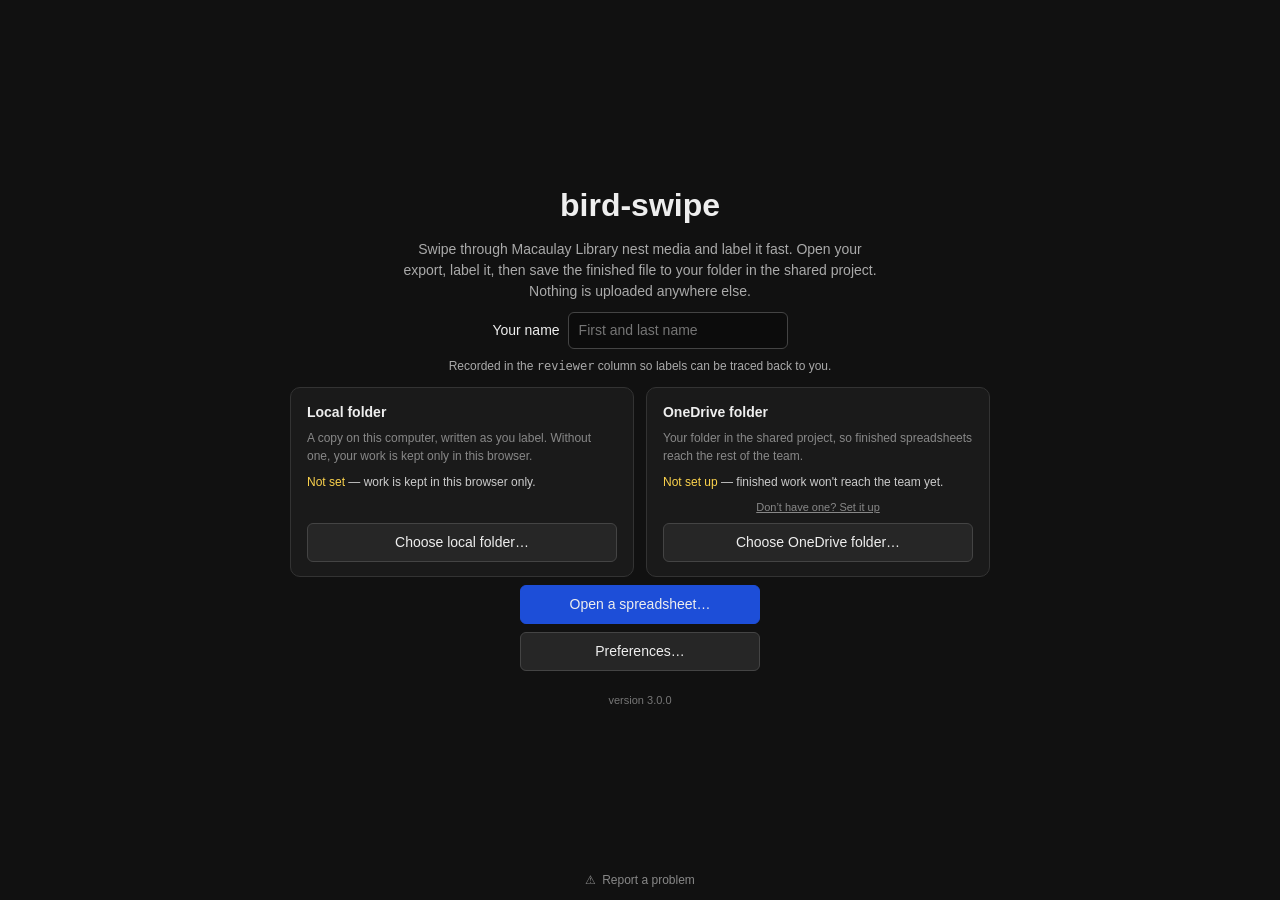
==== web/index.html @ 107acdf7 "Identify duplicate nests from a contact sheet Stella's design: while swiping you recognise a nest, p" ====
<!doctype html>
<html lang="en">
<head>
<meta charset="utf-8">
<meta name="viewport" content="width=device-width, initial-scale=1">
<title>bird-swipe</title>
<link rel="stylesheet" href="style.css">
</head>
<body>

<!-- Only ever shown on the /dev/ preview; see channel.js. -->
<div id="dev-badge" hidden>DEV PREVIEW — not the app researchers use</div>

<!-- ------------------------------------------------------------- welcome -->
<section id="screen-welcome" class="screen centered">
  <h1>bird-swipe</h1>
  <p class="subtitle">
    Swipe through Macaulay Library nest media and label it fast.
    Open your export, label it, then save the finished file to your folder in
    the shared project. Nothing is uploaded anywhere else.
  </p>

  <div id="unsupported" class="notice error" hidden>
    <b>This browser can't open a folder.</b><br>
    bird-swipe needs Chrome or Edge on a Mac or Windows PC. Safari and Firefox
    don't support writing to a local folder, so labels couldn't be saved.
  </div>

  <div id="welcome-error" class="notice error" hidden></div>

  <div id="welcome-body" class="stack">
    <div class="field">
      <label for="reviewer">Your name</label>
      <input type="text" id="reviewer" placeholder="First and last name" autocomplete="name">
    </div>
    <p class="subtitle" style="font-size:12px">
      Recorded in the <code>reviewer</code> column so labels can be traced back to you.
    </p>

    <div id="folder-info" class="notice info" hidden></div>

    <div class="folder-cards">
      <div class="folder-card">
        <h3>Local folder</h3>
        <p class="folder-blurb">
          A copy on this computer, written as you label. Without one, your work is
          kept only in this browser.
        </p>
        <div class="folder-state" id="autosave-status"></div>
        <button class="link-btn" id="autosave-off" hidden>Turn off</button>
        <button id="autosave-choose">Choose local folder…</button>
      </div>

      <div class="folder-card">
        <h3>OneDrive folder</h3>
        <p class="folder-blurb">
          Your folder in the shared project, so finished spreadsheets reach the
          rest of the team.
        </p>
        <div class="folder-state" id="submit-status"></div>
        <button class="link-btn" id="onedrive-help-open">Don’t have one? Set it up</button>
        <button id="onedrive-choose">Choose OneDrive folder…</button>
      </div>
    </div>


    <div id="exports-block" hidden>
      <p class="subtitle" style="margin:0 0 4px"><b>Spreadsheets in your OneDrive folder</b></p>
      <ul id="exports-list" class="file-list"></ul>
    </div>

    <div class="stack">
      <button id="open-export" class="primary">Open a spreadsheet…</button>
      <button id="prefs-welcome">Preferences…</button>
    </div>

    <div id="resume-block" hidden>
      <p class="subtitle" style="margin-bottom:4px"><b>In progress on this computer</b></p>
      <ul id="file-list" class="file-list"></ul>
      <p class="subtitle" style="font-size:12px">
        Reopen the same spreadsheet to carry on where you left off.
      </p>
    </div>
  </div>

  <p class="version">version <span id="version"></span></p>
</section>

<!-- --------------------------------------------------------------- label -->
<section id="screen-label" class="screen" hidden>
  <div class="bar">
    <span class="title" id="row-title"></span>
    <span class="spacer"></span>
    <span class="pace" id="pace"></span>
    <button class="progress" id="progress" type="button"
            title="Jump to another item"></button>
    <span class="save-state" id="save-state"></span>
  </div>
  <div class="progress-track" id="progress-track"
       role="progressbar" aria-valuemin="0" aria-valuemax="100" aria-label="Reviewed">
    <div class="progress-fill" id="progress-fill"></div>
  </div>

  <!-- The decision, and nothing else. Every observation this app records only
       makes sense where there is a nest, so they all live in the panel below
       and a non-nest image costs exactly one press. -->
  <div class="chips">
    <button class="chip nest-btn" id="nest-yes" type="button"></button>
    <button class="chip nest-btn" id="nest-no" type="button"></button>
    <span class="chip skip-pill" id="nest-skip" hidden>skipped</span>
  </div>

  <!-- Questions that only apply where there is a nest. Shown exactly when the
       current row is nest = yes; marking yes opens it without advancing. -->
  <div class="chips nest-details" id="nest-details" hidden>
    <span class="details-label">nest details</span>

    <!-- In the order you would describe a nest in: where it is, what it is
         built from, what is in it. The keys run along the top row in that same
         order — Q W E R T Y U — with each number binding directly above its
         own letter, so the row can be read off the screen rather than learned.

         Structure comes first because it decides which list the location
         picker offers. The pickers show what is recorded and open a
         keyboard-first list: typing narrows it, and nothing is set until it is
         confirmed. Substrate takes several answers at once, since a nest is
         often twigs and mud and fur. -->
    <button class="toggle" id="t-structure" aria-pressed="false" type="button"></button>

    <div class="picker" id="p-location" data-empty="true" data-required="true">
      <button class="picker-btn" id="location-open" type="button"
              aria-haspopup="listbox" aria-expanded="false"></button>
      <div class="picker-pop" id="location-pop" hidden>
        <input type="text" id="location-filter" autocomplete="off" spellcheck="false"
               placeholder="type to narrow, or type anything new"
               aria-label="Nest location — where the nest sits; type to narrow the list">
        <ul class="picker-list" id="location-list" role="listbox"></ul>
        <div class="picker-foot" id="location-foot"></div>
      </div>
    </div>

    <div class="picker" id="p-substrate" data-empty="true" data-required="true">
      <button class="picker-btn" id="substrate-open" type="button"
              aria-haspopup="listbox" aria-expanded="false"></button>
      <div class="picker-pop" id="substrate-pop" hidden>
        <input type="text" id="substrate-filter" autocomplete="off" spellcheck="false"
               placeholder="type to narrow, or type anything new"
               aria-label="Substrate — what the nest is made of; type to narrow the list">
        <ul class="picker-list" id="substrate-list" role="listbox" aria-multiselectable="true"></ul>
        <div class="picker-foot" id="substrate-foot"></div>
      </div>
    </div>

    <div class="picker" id="p-anthropogenic" data-empty="true">
      <button class="picker-btn" id="anthropogenic-open" type="button"
              aria-haspopup="listbox" aria-expanded="false"></button>
      <div class="picker-pop" id="anthropogenic-pop" hidden>
        <input type="text" id="anthropogenic-filter" autocomplete="off" spellcheck="false"
               placeholder="type to narrow, or type anything new"
               aria-label="Anthropogenic material — type to narrow the list">
        <ul class="picker-list" id="anthropogenic-list" role="listbox"
            aria-multiselectable="true"></ul>
        <div class="picker-foot" id="anthropogenic-foot"></div>
      </div>
    </div>

    <button class="toggle" id="t-bird" aria-pressed="false" type="button"></button>

    <div class="counter" id="c-eggs" data-empty="true">
      <span class="counter-label"></span>
      <input type="number" id="count-eggs" min="0" step="1" inputmode="numeric"
             placeholder="0" aria-label="Number of eggs">
    </div>
    <div class="counter" id="c-chicks" data-empty="true">
      <span class="counter-label"></span>
      <input type="number" id="count-chicks" min="0" step="1" inputmode="numeric"
             placeholder="0" aria-label="Number of chicks">
    </div>

    <!-- Only shown once the chick count is above zero: a stage is a fact about
         chicks, so asking for one where there are none is asking for a guess.
         Three states on one key, and the definition rides on the label so two
         reviewers draw the line in the same place. -->
    <button class="cycle" id="y-chick-stage" data-empty="true" type="button"
            hidden></button>

    <!-- Is a parent actively feeding? And if the food is visible, what is it?
         The prey list only exists once the answer to the first is yes. -->
    <button class="toggle" id="t-provisioning" aria-pressed="false" type="button"></button>

    <div class="picker" id="p-prey" data-empty="true" hidden>
      <button class="picker-btn" id="prey-open" type="button"
              aria-haspopup="listbox" aria-expanded="false"></button>
      <div class="picker-pop" id="prey-pop" hidden>
        <input type="text" id="prey-filter" autocomplete="off" spellcheck="false"
               placeholder="type to narrow, or type anything new"
               aria-label="Prey — what is being fed; type to narrow the list">
        <ul class="picker-list" id="prey-list" role="listbox" aria-multiselectable="true"></ul>
        <div class="picker-foot" id="prey-foot"></div>
      </div>
    </div>

    <button class="link-btn" id="dupes-open" type="button">seen this nest before?</button>

    <span class="details-hint" id="details-hint"></span>
  </div>

  <div class="media" id="media">
    <div class="placeholder" id="media-placeholder">
      <span id="media-message">Loading…</span>
      <button id="media-retry" type="button" hidden>Try again</button>
    </div>
    <img id="photo" alt="" hidden>
    <video id="video" loop playsinline hidden></video>
  </div>

  <div class="meta" id="meta"></div>

  <div class="notes-wrap">
    <div class="notes-label" id="notes-label">Notes</div>
    <textarea id="notes" placeholder="Your note for this item (eg: wrong species id)…"></textarea>
  </div>

  <div class="legend" id="legend"></div>
</section>

<!-- ---------------------------------------------------------------- done -->
<section id="screen-done" class="screen centered done" hidden>
  <h2 id="done-title"></h2>
  <p class="row" id="done-counts"></p>
  <p class="row" id="done-observations"></p>
  <p class="row" id="done-skipped"></p>
  <button id="review-skipped" hidden></button>
  <div class="save-cards">
    <div class="save-card">
      <div class="save-dest" id="local-target"></div>
      <button id="save-local">Save local</button>
    </div>
    <div class="save-card">
      <div class="save-dest" id="submit-target"></div>
      <button id="submit" class="primary">Save to OneDrive</button>
    </div>
  </div>
  <div id="submit-result" class="notice" hidden></div>
  <p class="row" id="done-paths"></p>
  <p class="row" id="done-hint"></p>
  <div class="stack">
    <button id="done-open-another">Open another spreadsheet…</button>
  </div>
</section>

<!-- One report control for the whole app: same place, same icon, every screen. -->
<button class="report-link" id="report-open" type="button"
        title="Report a crash or problem">
  <span class="report-icon" aria-hidden="true">⚠</span><span id="report-label">Report a problem</span>
</button>

<!-- ---------------------------------------------------------- jump to it -->
<!-- Identify duplicates: a contact sheet of the whole spreadsheet, for saying
     "these are all the same nest". The reviewer recognises a nest while
     swiping; this is where they go and find the others. Recordist and
     coordinates ride on every tile, because the same eBirder at the same
     place is what makes two photographs probably one nest. -->
<dialog id="dupes">
  <h2>Which of these are the same nest?</h2>
  <div class="dupes-bar">
    <label class="dupes-filter">
      <input type="checkbox" id="dupes-same-recordist" checked>
      same recordist
    </label>
    <label class="dupes-filter">
      <input type="checkbox" id="dupes-same-place">
      same place (within ~100 m)
    </label>
    <input type="text" id="dupes-search" autocomplete="off"
           placeholder="filter by catalog number, date, locality…"
           aria-label="Filter the contact sheet">
    <span class="dupes-count" id="dupes-count"></span>
  </div>
  <div class="dupes-grid" id="dupes-grid"></div>
  <div class="dialog-actions">
    <button id="dupes-cancel">Cancel</button>
    <button id="dupes-ungroup">Ungroup</button>
    <button id="dupes-save" class="primary">Mark as one nest</button>
  </div>
</dialog>

<dialog id="jump">
  <h2>Jump to an item</h2>
  <div class="stack" style="align-items:stretch;gap:10px">
    <div>
      <label class="field-label" for="jump-input">Row number, or an ML catalog number</label>
      <input type="text" id="jump-input" inputmode="numeric" autocomplete="off"
             placeholder="e.g. 87 or 661965337">
    </div>
    <div id="jump-error" class="notice error" hidden></div>
    <div class="jump-shortcuts">
      <button id="jump-unreviewed" type="button">First un-reviewed</button>
      <button id="jump-skipped" type="button">First skipped</button>
    </div>
  </div>
  <div class="dialog-actions">
    <button id="jump-cancel">Cancel</button>
    <button id="jump-go" class="primary">Go</button>
  </div>
</dialog>

<!-- ----------------------------------------------------------- reporting -->
<dialog id="report">
  <h2>Report a problem</h2>
  <p class="subtitle" style="margin:0 0 12px">
    Answer these three, then copy the report and email it to Stella.
    It never includes anything from your spreadsheet.
  </p>

  <label class="field-label" for="report-doing">What were you doing?</label>
  <textarea id="report-doing" style="height:52px"
            placeholder="e.g. I pressed the right arrow to save a nest as YES"></textarea>

  <label class="field-label" for="report-wrong">What went wrong?</label>
  <textarea id="report-wrong" style="height:52px"
            placeholder="e.g. the photo never loaded and the count stopped going up"></textarea>

  <label class="field-label" for="report-repeats">Does it happen again?</label>
  <select id="report-repeats">
    <option value="">— choose one —</option>
    <option>Every time I try</option>
    <option>Sometimes</option>
    <option>It only happened once</option>
    <option>I haven't tried again</option>
  </select>

  <p class="subtitle" style="font-size:12px;margin:14px 0 4px">
    <b>What you'll be copying</b> — read every line before it goes:
  </p>
  <pre id="report-text"></pre>
  <div id="report-status" class="notice" hidden></div>
  <div class="dialog-actions">
    <button id="report-close">Close</button>
    <span class="spacer"></span>
    <button id="report-copy" class="primary">Copy report</button>
  </div>
</dialog>

<!-- ------------------------------------------------------ OneDrive setup -->
<dialog id="onedrive-help">
  <h2>Set up your OneDrive folder</h2>
  <p class="subtitle" style="margin:0 0 10px">
    bird-swipe saves into a folder on this computer. OneDrive is what carries it
    up to the shared project. Do this once:
  </p>
  <ol style="margin:0 0 14px; padding-left:20px; line-height:1.7">
    <li>Install <b>OneDrive</b> and sign in with your <b>university account</b>.</li>
    <li>Open the shared project link in a browser and click
        <b>Add shortcut to My files</b> (or right-click the folder under
        <b>Shared</b> in OneDrive). Ask Mei for the link.</li>
    <li>Wait for it to sync. In Finder it appears under
        <b>OneDrive – &lt;Your University&gt;</b>; on Windows, under
        <b>This PC → OneDrive – &lt;Your University&gt;</b>.</li>
    <li>Find <b>your own subfolder</b> inside the project folder — make one if
        it isn't there yet, and check with Mei what to call it.</li>
    <li>Right-click your folder → <b>Always keep on this device</b>, so files
        aren't left in the cloud only.</li>
  </ol>
  <div class="notice warn" style="margin-bottom:12px">
    Pick <b>your own subfolder</b>, not the project folder above it — everyone's
    folders sit side by side and bird-swipe can only show you the folder's name.
  </div>
  <p class="subtitle" style="font-size:12px;margin:0 0 12px">
    Stuck, or don't have a folder yet? The <span id="protocol-ref">project
    protocol</span> covers this step in full, and Mei can set you up.
    You can carry on without OneDrive in the meantime — label as normal and use
    <b>Save local</b>.
  </p>
  <div class="dialog-actions">
    <button id="onedrive-help-close">Close</button>
    <button id="onedrive-help-pick" class="primary">Choose folder…</button>
  </div>
</dialog>

<!-- --------------------------------------------------------- preferences -->
<dialog id="prefs">
  <h2>Preferences</h2>
  <p class="subtitle" style="font-size:12px;margin:0 0 10px">
    Click a key, then press the new key.
  </p>
  <div class="keygrid" id="keygrid"></div>
  <div id="prefs-warning" class="notice error" hidden></div>
  <div class="dialog-actions">
    <button id="prefs-reset">Reset to defaults</button>
    <span class="spacer"></span>
    <button id="prefs-cancel">Cancel</button>
    <button id="prefs-save" class="primary">Save</button>
  </div>
</dialog>

<script type="module" src="app.js"></script>
</body>
</html>
---- web/style.css ----
:root {
  color-scheme: dark;
  --bg: #111;
  --panel: #1a1a1a;
  --edge: #333;
  --text: #eee;
  --muted: #888;
  --dim: #ccc;
  --green: #1b5e20;
  --red: #7f1d1d;
  --amber: #7a5c00;
  --link: #7ab7ff;
  --font: -apple-system, BlinkMacSystemFont, "Segoe UI", Roboto, sans-serif;
}

* { box-sizing: border-box; }

body {
  margin: 0;
  background: var(--bg);
  color: var(--text);
  font: 14px/1.5 var(--font);
  height: 100vh;
  overflow: hidden;
}

[hidden] { display: none !important; }

button {
  font: inherit;
  padding: 8px 16px;
  border-radius: 6px;
  border: 1px solid #444;
  background: #262626;
  color: var(--text);
  cursor: pointer;
}
button:hover:not(:disabled) { background: #333; }
button:disabled { opacity: .45; cursor: default; }
button.primary { background: #1d4ed8; border-color: #1d4ed8; }
button.primary:hover:not(:disabled) { background: #2563eb; }

a { color: var(--link); }

.screen {
  height: 100vh;
  display: flex;
  flex-direction: column;
  padding-bottom: 30px;   /* room for the fixed report control */
}
.centered {
  align-items: center;
  justify-content: center;
  text-align: center;
  gap: 10px;
  padding: 32px;
  overflow-y: auto;
}

/* ---------------------------------------------------------------- welcome */
h1 { font-size: 32px; font-weight: 700; margin: 0; }
.subtitle { color: #aaa; margin: 0; max-width: 34em; }
.version { color: #777; font-size: 11px; }
.stack { display: flex; flex-direction: column; gap: 8px; align-items: center; }
.stack button { min-width: 240px; }

.field { display: flex; gap: 8px; align-items: center; }
input[type="text"] {
  font: inherit;
  padding: 7px 10px;
  border-radius: 6px;
  border: 1px solid #444;
  background: #0c0c0c;
  color: var(--text);
  min-width: 220px;
}
input[type="text"]:focus { outline: 2px solid #1d4ed8; outline-offset: -1px; }

.file-list {
  list-style: none;
  margin: 6px 0 0;
  padding: 0;
  width: min(560px, 100%);
  text-align: left;
  border: 1px solid var(--edge);
  border-radius: 8px;
  overflow: hidden;
}
.file-list li + li { border-top: 1px solid var(--edge); }
.file-list button {
  width: 100%;
  border: 0;
  border-radius: 0;
  background: var(--panel);
  text-align: left;
  padding: 11px 14px;
  display: flex;
  justify-content: space-between;
  gap: 12px;
}
.file-list .meta { color: var(--muted); font-size: 12px; white-space: nowrap; }

.notice {
  padding: 10px 14px;
  border-radius: 8px;
  max-width: 46em;
  text-align: left;
  border: 1px solid;
}
.notice.error { background: #2a1212; border-color: #7f1d1d; color: #fca5a5; }
.notice.warn  { background: #2a2412; border-color: #7a5c00; color: #fcd34d; }
.notice.info  { background: #14202e; border-color: #1e3a5f; color: #93c5fd; }

/* ------------------------------------------------------------------ label */
.bar {
  display: flex;
  align-items: center;
  gap: 12px;
  padding: 10px 14px;
  border-bottom: 1px solid var(--edge);
  flex-wrap: wrap;
}
.title { font-size: 18px; font-weight: 600; }
.spacer { flex: 1; }
/* The readout doubles as the way in to Jump — it is the thing you are already
   looking at when you decide you want to be somewhere else. */
.progress {
  color: var(--dim);
  font-variant-numeric: tabular-nums;
  background: none;
  border: 1px solid transparent;
  border-radius: 5px;
  padding: 2px 7px;
  font-size: inherit;
  min-width: 0;
  cursor: pointer;
}
.progress:hover:not(:disabled) {
  background: var(--panel);
  border-color: var(--edge);
  color: var(--text);
}

.pace { color: var(--muted); font-size: 12px; font-variant-numeric: tabular-nums; }

/* Reviewed, not position: what is left to do, rather than where the cursor is. */
.progress-track {
  height: 3px;
  background: var(--edge);
  flex: 0 0 auto;
}
.progress-fill {
  height: 100%;
  width: 0;
  background: var(--green);
  transition: width .18s ease;
}
@media (prefers-reduced-motion: reduce) {
  .progress-fill { transition: none; }
}

.jump-shortcuts { display: flex; gap: 8px; flex-wrap: wrap; }
.jump-shortcuts button { flex: 1 1 auto; font-size: 13px; padding: 6px 10px; }
#jump input[type="text"] { width: 100%; }

.save-state { font-size: 12px; color: var(--muted); min-width: 6em; text-align: right; }
.save-state.saving { color: #fcd34d; }
.save-state.saved { color: #4ade80; }
.save-state.error { color: #f87171; }

.chips { display: flex; gap: 8px; padding: 10px 14px; flex-wrap: wrap; }
.chip {
  padding: 7px 12px;
  border-radius: 6px;
  background: #222;
  color: var(--text);
  min-width: 210px;
  text-align: center;
  font-weight: 500;
  user-select: none;
}
.chip.yes { background: var(--green); color: #fff; }
.chip.no { background: var(--red); color: #fff; }
.chip.skip { background: var(--amber); color: #fff; }

/* The nest decision, clickable as well as keyable. Both buttons commit and
   advance, exactly like the arrow keys; the saved answer stays filled in. */
.nest-btn {
  border: 1px solid #444;
  min-width: 150px;
  font-weight: 600;
  cursor: pointer;
}
.nest-btn:hover { filter: brightness(1.35); }
#nest-yes[aria-pressed="true"] { background: var(--green); border-color: var(--green); color: #fff; }
#nest-no[aria-pressed="true"]  { background: var(--red);   border-color: var(--red);   color: #fff; }
.skip-pill { background: var(--amber); color: #fff; min-width: 0; }

.toggle {
  padding: 7px 12px;
  border-radius: 6px;
  background: var(--red);
  color: #fff;
  border: 0;
  min-width: 220px;
  text-align: left;
  cursor: pointer;
  user-select: none;
}
.toggle[aria-pressed="true"] { background: var(--green); }
.toggle .key { opacity: .75; font-size: 12px; }
/* The state must be readable without seeing the colour: roughly one man in
   twelve has a red-green deficiency, and these toggles carried no other signal. */
.toggle::before {
  content: "✗";
  display: inline-block;
  width: 1.1em;
  font-weight: 700;
}
.toggle[aria-pressed="true"]::before { content: "✓"; }

/* Eggs and chicks are counted, not toggled: the hotkey focuses the box, a
   number goes in, Enter returns to labeling. Green once the count is 1+. */
.counter {
  display: flex;
  align-items: center;
  gap: 8px;
  padding: 7px 12px;
  border-radius: 6px;
  background: var(--green);
  color: #fff;
  min-width: 190px;
  user-select: none;
  cursor: text;
}
.counter[data-empty="true"] { background: var(--red); }
.counter .key { opacity: .75; font-size: 12px; }
.counter input {
  font: inherit;
  font-weight: 700;
  width: 3.4em;
  margin-left: auto;
  padding: 2px 6px;
  text-align: center;
  border-radius: 4px;
  border: 1px solid rgba(255,255,255,.35);
  background: rgba(0,0,0,.35);
  color: #fff;
}
.counter input:focus {
  outline: 2px solid #fff;
  outline-offset: 0;
  background: #000;
}
/* Keep the spinners out of the way; this is a keyboard-first control. */
.counter input::-webkit-outer-spin-button,
.counter input::-webkit-inner-spin-button { -webkit-appearance: none; margin: 0; }
.counter input { -moz-appearance: textfield; }

.media {
  flex: 1;
  min-height: 0;
  background: #000;
  display: flex;
  align-items: center;
  justify-content: center;
  position: relative;
}
.media img, .media video {
  max-width: 100%;
  max-height: 100%;
  object-fit: contain;
}
.media video { cursor: pointer; }
.media img { cursor: zoom-in; }

/* Zoomed: the full-resolution image at its natural size, and the frame scrolls.
   Counting eggs in a nest shot from distance needs real magnification, not a
   picture scaled to fit a laptop. */
.media.zoomed { align-items: flex-start; justify-content: flex-start; overflow: auto; }
.media.zoomed img { max-width: none; max-height: none; cursor: zoom-out; }

.media .placeholder {
  color: #bbb;
  font-size: 14px;
  padding: 20px;
  text-align: center;
  display: flex;
  flex-direction: column;
  align-items: center;
  gap: 12px;
}
#media-retry { min-width: 0; }

.meta {
  padding: 8px 14px;
  color: var(--dim);
  font-size: 13px;
  max-height: 5.5em;
  overflow-y: auto;
}
.meta b { color: #fff; font-weight: 600; }

.notes-wrap { padding: 0 14px 8px; }
.notes-label { color: var(--muted); font-size: 12px; padding-bottom: 3px; }
textarea {
  font: inherit;
  width: 100%;
  height: 56px;
  resize: none;
  padding: 8px 10px;
  border-radius: 6px;
  border: 1px solid #444;
  background: #0c0c0c;
  color: var(--text);
}
textarea:focus { outline: 2px solid #1d4ed8; outline-offset: -1px; }

/* Notes are the exception rather than the rule, so the box sits at one line and
   gives the rest of the height to the photo. It opens up when it has something
   in it or you're typing — :placeholder-shown is only true while it's empty —
   so stepping back to an item never hides a note you already wrote. */
#notes { height: 34px; transition: height .14s ease; }
#notes.filled, #notes:focus { height: 74px; }

@media (prefers-reduced-motion: reduce) {
  #notes { transition: none; }
}

.legend {
  padding: 7px 14px;
  border-top: 1px solid var(--edge);
  color: var(--muted);
  font-size: 12px;
  display: flex;
  gap: 16px;
  flex-wrap: wrap;
}
.legend kbd {
  background: #262626;
  border: 1px solid #444;
  border-radius: 4px;
  padding: 1px 5px;
  font: inherit;
  font-size: 11px;
  color: var(--dim);
}

/* ------------------------------------------------------------------- done */
/* Each save action gets its own bounded card, so the folder line can only be
   read as belonging to the button it sits with. Stacked captions between two
   buttons were ambiguous. */
.save-cards {
  display: flex;
  gap: 12px;
  flex-wrap: wrap;
  justify-content: center;
  align-items: stretch;   /* equal-height cards so the buttons line up */
  margin: 4px 0 8px;
}
.save-card {
  display: flex;
  flex-direction: column;
  gap: 8px;
  padding: 12px 14px;
  border: 1px solid var(--edge);
  border-radius: 10px;
  background: var(--panel);
  min-width: 260px;
  text-align: left;
}
/* Only the card's own action fills it; the small Change control inside the
   destination line stays inline so it can't read as a second primary button. */
.save-card > button { width: 100%; margin-top: auto; }
.save-dest { font-size: 12px; color: var(--muted); line-height: 1.6; }
.save-dest button,
#autosave-status button,
#submit-status button {
  padding: 1px 7px;
  font-size: 11px;
  margin-left: 4px;
  vertical-align: baseline;
  /* .stack sets min-width on its buttons for the big welcome actions; these
     small inline controls must not inherit it or they stack as full-width bars. */
  min-width: 0;
}
#autosave-status, #submit-status { max-width: 44em; }
.save-dest b { color: var(--text); }
.save-dest .none { color: #fcd34d; }

.done h2 { font-size: 24px; margin: 0; }
.done .row { color: var(--dim); }
.done code {
  background: #0c0c0c;
  border: 1px solid var(--edge);
  border-radius: 4px;
  padding: 2px 6px;
  font-size: 12px;
  word-break: break-all;
}

/* ------------------------------------------------- folder cards (welcome) */
/* Deliberately the same object as the done screen's save cards: one bounded
   block per folder, so neither reads as more required than the other. */
.folder-cards {
  display: flex;
  gap: 12px;
  flex-wrap: wrap;
  justify-content: center;
  align-items: stretch;
  width: min(700px, 100%);
  margin-top: 4px;
}
.folder-card {
  display: flex;
  flex-direction: column;
  gap: 6px;
  flex: 1 1 300px;
  padding: 14px 16px;
  border: 1px solid var(--edge);
  border-radius: 10px;
  background: var(--panel);
  text-align: left;
}
.folder-card h3 {
  margin: 0;
  font-size: 14px;
  font-weight: 600;
}
.folder-blurb {
  margin: 0;
  font-size: 12px;
  line-height: 1.5;
  color: var(--muted);
}
.folder-state {
  font-size: 12px;
  line-height: 1.5;
  color: var(--dim);
  margin-top: 2px;
}
.folder-state .none { color: #fcd34d; }
.folder-state b { color: var(--text); }
/* The action sits at the bottom of every card, so the two line up. */
.folder-card > button:not(.link-btn) { width: 100%; margin-top: auto; min-width: 0; }
.link-btn {
  /* centred over the card's full-width action below it, not pinned left */
  align-self: center;
  border: 0;
  background: none;
  color: var(--muted);
  font-size: 11px;
  padding: 2px 0;
  min-width: 0;
  text-decoration: underline;
  cursor: pointer;
}
.link-btn:hover:not(:disabled) { background: none; color: var(--text); }
/* The same control inline in a line of metadata, where there is no card to
   centre it against and it reads as part of the sentence. */
#meta .link-btn { align-self: auto; vertical-align: baseline; }

/* ------------------------------------------------------ identify duplicates */
/* A contact sheet of the spreadsheet. Wide, because the judgement is made by
   eye and small thumbnails do not support it, and scrollable because an export
   runs to a couple of hundred rows. */
#dupes {
  width: min(96vw, 1400px);
  max-height: 90vh;
}
.dupes-bar {
  display: flex;
  align-items: center;
  gap: 14px;
  flex-wrap: wrap;
  margin-bottom: 10px;
}
.dupes-filter { display: flex; align-items: center; gap: 6px; font-size: 13px; }
.dupes-bar input[type="text"] { flex: 1; min-width: 200px; }
.dupes-count { font-size: 12px; color: var(--dim); }
.dupes-grid {
  display: grid;
  grid-template-columns: repeat(auto-fill, minmax(190px, 1fr));
  gap: 10px;
  overflow-y: auto;
  max-height: 62vh;
  padding: 2px;
}
.dupe {
  border: 2px solid transparent;
  border-radius: 8px;
  background: #1a1a1a;
  padding: 6px;
  cursor: pointer;
  text-align: left;
  color: inherit;
  font: inherit;
  display: flex;
  flex-direction: column;
  gap: 4px;
}
.dupe:focus-visible { outline: 2px solid #fff; outline-offset: 2px; }
.dupe[aria-pressed="true"] { border-color: var(--green); background: #16301a; }
/* The row the reviewer came from. Always in the sheet, always selected, and
   marked so they can see where they are among two hundred thumbnails. */
.dupe.current { border-style: dashed; border-color: #d9a400; }
.dupe img {
  width: 100%;
  aspect-ratio: 4 / 3;
  object-fit: cover;
  border-radius: 5px;
  background: #000;
}
.dupe-meta { font-size: 11px; line-height: 1.35; color: var(--dim); }
.dupe-meta b { color: var(--text); font-weight: 600; }
.dupe-id { font-size: 11px; color: var(--muted); }
.dupes-empty {
  grid-column: 1 / -1;
  padding: 18px 4px;
  font-size: 13px;
  color: var(--dim);
}

/* -------------------------------------------------------------- reporting */
/* One control, fixed at the bottom centre of every screen. The screens reserve
   room for it below, so it never sits over the hotkey legend or the done
   screen's buttons. */
.report-link {
  position: fixed;
  left: 50%;
  bottom: 6px;
  transform: translateX(-50%);
  display: inline-flex;
  align-items: center;
  gap: 6px;
  border: 1px solid transparent;
  border-radius: 6px;
  background: none;
  color: var(--muted);
  font-size: 12px;
  padding: 4px 10px;
  min-width: 0;
  cursor: pointer;
  white-space: nowrap;
  max-width: calc(100vw - 24px);
  overflow: hidden;
  text-overflow: ellipsis;
}
.report-link:hover:not(:disabled) {
  background: var(--panel);
  border-color: var(--edge);
  color: var(--text);
}
.report-icon { font-size: 12px; line-height: 1; }
/* Louder once something has actually gone wrong. */
.report-link[data-errors="true"] {
  color: #fbbf24;
  border-color: #7a5c00;
  background: #2b2517;
}

#report-text {
  margin: 0;
  padding: 10px;
  max-height: 220px;
  overflow: auto;
  background: #0c0c0c;
  border: 1px solid var(--edge);
  border-radius: 6px;
  font-family: ui-monospace, SFMono-Regular, Menlo, monospace;
  font-size: 11px;
  line-height: 1.5;
  white-space: pre-wrap;
  word-break: break-word;
  color: var(--dim);
}

/* ----------------------------------------------------------------- dialog */
dialog {
  background: var(--panel);
  color: var(--text);
  border: 1px solid var(--edge);
  border-radius: 10px;
  padding: 20px;
  min-width: min(460px, 92vw);
  max-height: 86vh;
}
dialog::backdrop { background: rgba(0,0,0,.65); }
dialog h2 { margin: 0 0 14px; font-size: 18px; }
.keygrid {
  display: grid;
  grid-template-columns: 1fr auto;
  gap: 6px 12px;
  align-items: center;
  margin-bottom: 14px;
}
.keygrid button { min-width: 120px; padding: 5px 10px; }
.keygrid button.capturing { background: #1d4ed8; border-color: #1d4ed8; }
.dialog-actions { display: flex; gap: 8px; justify-content: flex-end; margin-top: 8px; }

/* ------------------------------------------------------------- dev badge */
/* The preview at /dev/ and the real app look identical; this is the only
   thing that tells them apart, so it sits above everything and never scrolls
   away. Bottom-left, clear of the centred report button. */
#dev-badge {
  position: fixed;
  left: 10px;
  bottom: 10px;
  z-index: 1000;
  padding: 4px 10px;
  border-radius: 999px;
  background: #b45309;
  color: #fff;
  font-size: 11px;
  font-weight: 600;
  letter-spacing: .03em;
  pointer-events: none;
}

/* --------------------------------------------------------- keyboard focus */
/* Tab walks the panel in the order the controls are laid out, because that is
   what the browser does with real buttons in DOM order — no key is taken from
   it, so Shift-Tab and screen readers keep working. What was missing was being
   able to SEE where Tab had got to, which is the whole difference between a
   walkable row and a guess.
 *
 * :focus-visible rather than :focus, so clicking a control doesn't leave a
 * ring behind; it shows for the keyboard and stays out of the way of the
 * mouse. The ring is white against every state these controls take — green
 * when set, red when empty, amber when required — which a coloured ring
 * wouldn't be. */
.chip:focus-visible,
.toggle:focus-visible,
.cycle:focus-visible,
.picker-btn:focus-visible {
  outline: 2px solid #fff;
  outline-offset: 2px;
}

/* ---------------------------------------------------------- nest details */
/* The questions that only apply where there is a nest. Marking nest = yes
   opens this row without advancing, so it appears under the decision it
   depends on and is visibly a consequence of it — hence the left rule and the
   indent rather than a second, equal row of chips. */
.nest-details {
  align-items: center;
  margin: 0 14px 4px;
  padding: 8px 12px;
  border-left: 3px solid var(--green);
  background: #1a1a1a;
  border-radius: 0 6px 6px 0;
}
.details-label {
  font-size: 12px;
  font-weight: 600;
  letter-spacing: .04em;
  text-transform: uppercase;
  color: var(--dim);
}
.details-hint { font-size: 12px; color: var(--dim); }

/* ------------------------------------------------------------ the picker */
/* Substrate records a value rather than a state, so it reads like the count
   boxes — red until answered — but opens a keyboard-first list instead of
   taking a number. */
.picker { position: relative; }
.picker-btn {
  padding: 7px 12px;
  border-radius: 6px;
  border: 0;
  background: var(--green);
  color: #fff;
  min-width: 260px;
  text-align: left;
  cursor: pointer;
  font: inherit;
}
.picker[data-empty="true"] .picker-btn { background: var(--red); }
.picker-btn .key { opacity: .75; font-size: 12px; }
.picker-btn::before {
  content: "✓";
  display: inline-block;
  width: 1.1em;
  font-weight: 700;
}
.picker[data-empty="true"] .picker-btn::before { content: "✗"; }

/* Location and substrate have to be answered before a nest can be left, so they
   have to read as questions rather than options. Empty, they say REQUIRED in
   amber instead of sitting quietly red like the optional ones; pressing the
   advance key with one still empty flashes the outline and opens it. */
.picker[data-required="true"][data-empty="true"] .picker-btn {
  background: var(--amber);
  outline: 2px solid transparent;
}
.picker[data-required="true"][data-empty="true"] .picker-btn::before { content: "!"; }
.picker[data-missing="true"] .picker-btn {
  animation: nudge .9s ease-out 2;
  outline: 2px solid #d9a400;
}
@keyframes nudge {
  0%, 100% { transform: translateX(0); }
  20% { transform: translateX(-3px); }
  60% { transform: translateX(3px); }
}
@media (prefers-reduced-motion: reduce) {
  .picker[data-missing="true"] .picker-btn { animation: none; }
}

/* Chick stage: three states on one key, so it reads like a toggle that counts
   past two rather than a list. Hidden until the chick count is above zero. */
.cycle {
  padding: 7px 12px;
  border-radius: 6px;
  border: 0;
  background: var(--green);
  color: #fff;
  cursor: pointer;
  font: inherit;
}
.cycle[data-empty="true"] { background: var(--red); }
.cycle .key { opacity: .75; font-size: 12px; }
.cycle::before {
  content: "\2713";
  display: inline-block;
  width: 1.1em;
  font-weight: 700;
}
.cycle[data-empty="true"]::before { content: "\2717"; }

/* Above the photo, and wide enough to read a long term without wrapping. */
.picker-pop {
  position: absolute;
  z-index: 60;
  top: calc(100% + 4px);
  left: 0;
  width: 320px;
  padding: 6px;
  background: var(--panel);
  border: 1px solid var(--edge);
  border-radius: 8px;
  box-shadow: 0 10px 30px rgba(0, 0, 0, .6);
}
.picker-pop input {
  width: 100%;
  padding: 6px 8px;
  border-radius: 5px;
  border: 1px solid var(--edge);
  background: #111;
  color: var(--text);
  font: inherit;
}
/* Kept short on purpose: this hangs over the photo, and the photo is what the
   question is about. Nine terms fit without scrolling, which is every list
   there is; a remembered pile of typed-in ones scrolls. */
.picker-list {
  list-style: none;
  margin: 4px 0 0;
  padding: 0;
  max-height: 34vh;
  overflow-y: auto;
}
.picker-list li {
  display: flex;
  gap: 8px;
  padding: 3px 8px;
  line-height: 1.3;
  border-radius: 5px;
  cursor: pointer;
}
.picker-list li[aria-selected="true"] { background: var(--green); }
/* Where the arrow keys have walked to. Distinct from recorded (green): this
   one moves and commits nothing until Enter, so it reads as an outline rather
   than a fill, and the two can sit on the same row. */
.picker-list li[data-cursor="true"] {
  outline: 2px solid #d9a400;
  outline-offset: -2px;
}
.picker-list li:hover { background: #2a2a2a; }
.picker-list li[aria-selected="true"]:hover { background: var(--green); }
.picker-list .num { color: var(--dim); min-width: 1.2em; font-size: 12px; }
.picker-list .current { margin-left: auto; color: var(--dim); font-size: 11px; }
.picker-foot {
  margin-top: 4px;
  padding-top: 4px;
  border-top: 1px solid var(--edge);
  color: var(--dim);
  font-size: 11px;
  line-height: 1.5;
}
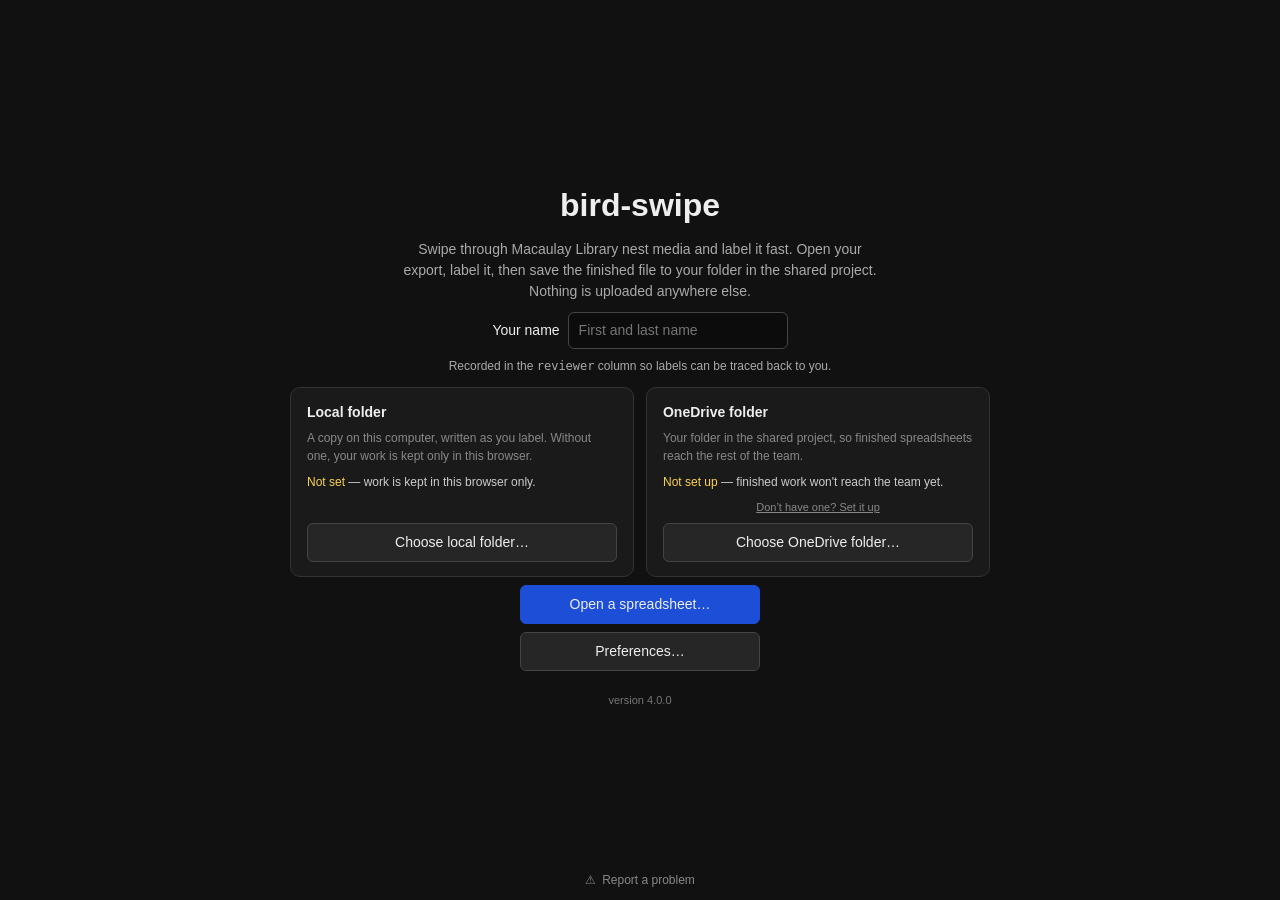
==== commit efef3495: "Give the app a tab icon: a bird on a warm gradient There was no favicon at all, so every tab showed " ====
--- a/web/index.html
+++ b/web/index.html
@@ -4,6 +4,7 @@
 <meta charset="utf-8">
 <meta name="viewport" content="width=device-width, initial-scale=1">
 <title>bird-swipe</title>
+<link rel="icon" href="favicon.svg" type="image/svg+xml">
 <link rel="stylesheet" href="style.css">
 </head>
 <body>
@@ -108,6 +109,11 @@
     <button class="chip nest-btn" id="nest-yes" type="button"></button>
     <button class="chip nest-btn" id="nest-no" type="button"></button>
     <span class="chip skip-pill" id="nest-skip" hidden>skipped</span>
+    <!-- Above the decision, not inside the nest details: recognising a nest
+         you have seen before happens while looking at the photograph, not
+         after committing to calling it one. -->
+    <button class="link-btn" id="dupes-open" type="button">seen this nest before?</button>
+    <span class="nest-code" id="nest-code"></span>
   </div>
 
   <!-- Questions that only apply where there is a nest. Shown exactly when the
@@ -199,8 +205,6 @@
         <div class="picker-foot" id="prey-foot"></div>
       </div>
     </div>
-
-    <button class="link-btn" id="dupes-open" type="button">seen this nest before?</button>
 
     <span class="details-hint" id="details-hint"></span>
   </div>
@@ -264,17 +268,9 @@
 <dialog id="dupes">
   <h2>Which of these are the same nest?</h2>
   <div class="dupes-bar">
-    <label class="dupes-filter">
-      <input type="checkbox" id="dupes-same-recordist" checked>
-      same recordist
-    </label>
-    <label class="dupes-filter">
-      <input type="checkbox" id="dupes-same-place">
-      same place (within ~100 m)
-    </label>
     <input type="text" id="dupes-search" autocomplete="off"
-           placeholder="filter by catalog number, date, locality…"
-           aria-label="Filter the contact sheet">
+           placeholder="search by catalog number, date, locality, recordist…"
+           aria-label="Search the contact sheet">
     <span class="dupes-count" id="dupes-count"></span>
   </div>
   <div class="dupes-grid" id="dupes-grid"></div>
--- a/web/style.css
+++ b/web/style.css
@@ -460,6 +460,14 @@
    centre it against and it reads as part of the sentence. */
 #meta .link-btn { align-self: auto; vertical-align: baseline; }
 
+/* The nest's code, beside the decision it belongs to. Quiet: it is a label,
+   not an answer anybody has to give. */
+.nest-code {
+  font-size: 12px;
+  color: var(--muted);
+  letter-spacing: .08em;
+}
+
 /* ------------------------------------------------------ identify duplicates */
 /* A contact sheet of the spreadsheet. Wide, because the judgement is made by
    eye and small thumbnails do not support it, and scrollable because an export
@@ -483,7 +491,9 @@
   grid-template-columns: repeat(auto-fill, minmax(190px, 1fr));
   gap: 10px;
   overflow-y: auto;
-  max-height: 62vh;
+  /* The sheet is the whole spreadsheet now that nothing is filtered out, so
+     it gets as much height as the dialog can spare. */
+  max-height: 70vh;
   padding: 2px;
 }
 .dupe {
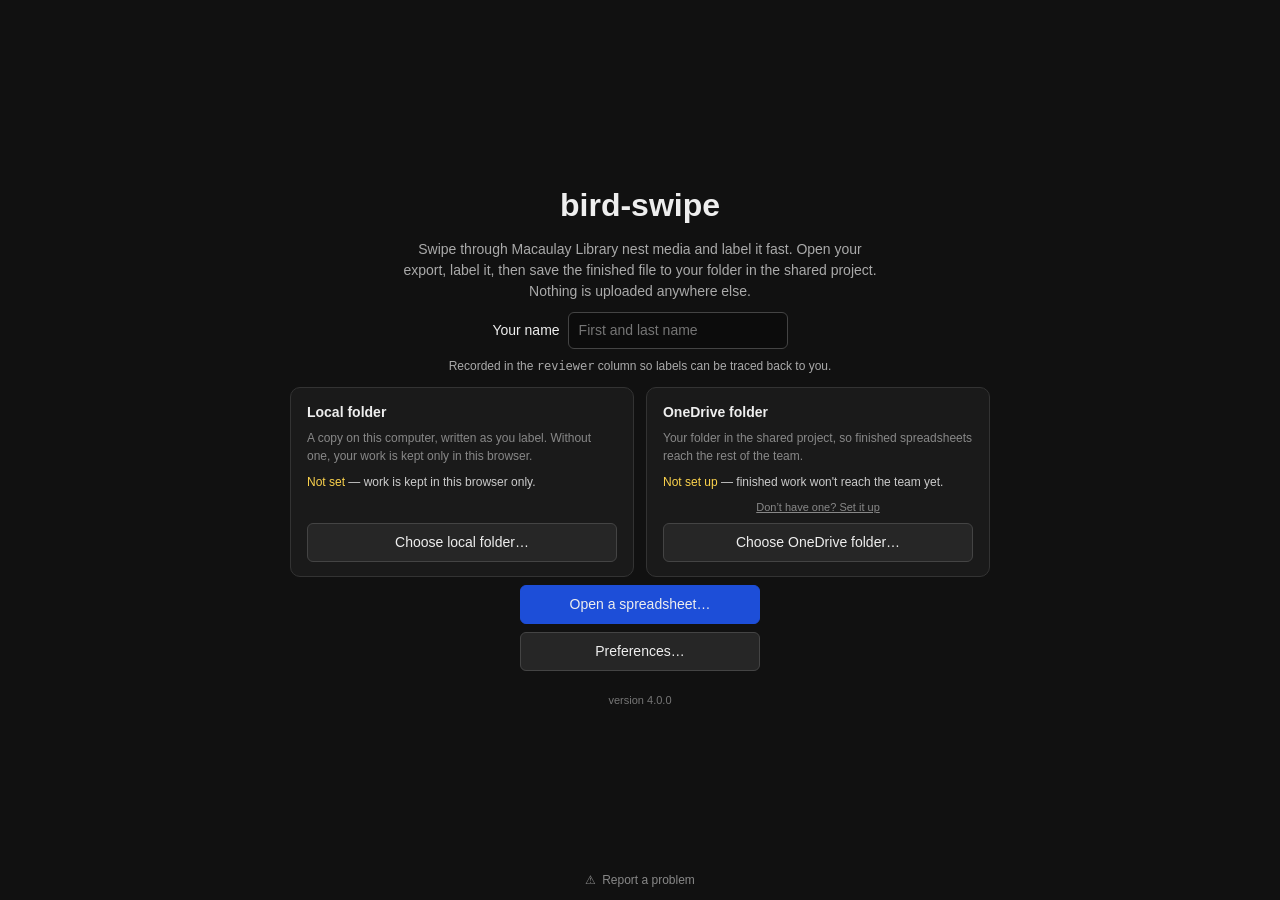
==== commit a55123e3: "Set the basic sorter button apart on the dev welcome screen It sits in its own block below a dashed " ====
--- a/web/index.html
+++ b/web/index.html
@@ -73,6 +73,13 @@
     <div class="stack">
       <button id="open-export" class="primary">Open a spreadsheet…</button>
       <button id="prefs-welcome">Preferences…</button>
+    </div>
+
+    <!-- Dev preview only (app.js shows this block when IS_DEV). Kept apart from
+         the bird-swipe flow: a separate tool, not part of labelling. -->
+    <div id="basic-block" class="separate-tool" hidden>
+      <p class="separate-caption">Separate tool — not part of bird-swipe</p>
+      <button id="basic-open">Sort a folder of images (basic)…</button>
     </div>
 
     <div id="resume-block" hidden>
--- a/web/style.css
+++ b/web/style.css
@@ -397,6 +397,25 @@
   padding: 2px 6px;
   font-size: 12px;
   word-break: break-all;
+}
+
+/* ------------------------------------- separate tool (dev preview, welcome) */
+.separate-tool {
+  width: 100%;
+  margin-top: 6px;
+  padding-top: 14px;
+  border-top: 1px dashed var(--edge);
+  display: flex;
+  flex-direction: column;
+  align-items: center;
+  gap: 8px;
+}
+.separate-caption {
+  margin: 0;
+  color: var(--muted);
+  font-size: 11px;
+  letter-spacing: .04em;
+  text-transform: uppercase;
 }
 
 /* ------------------------------------------------- folder cards (welcome) */
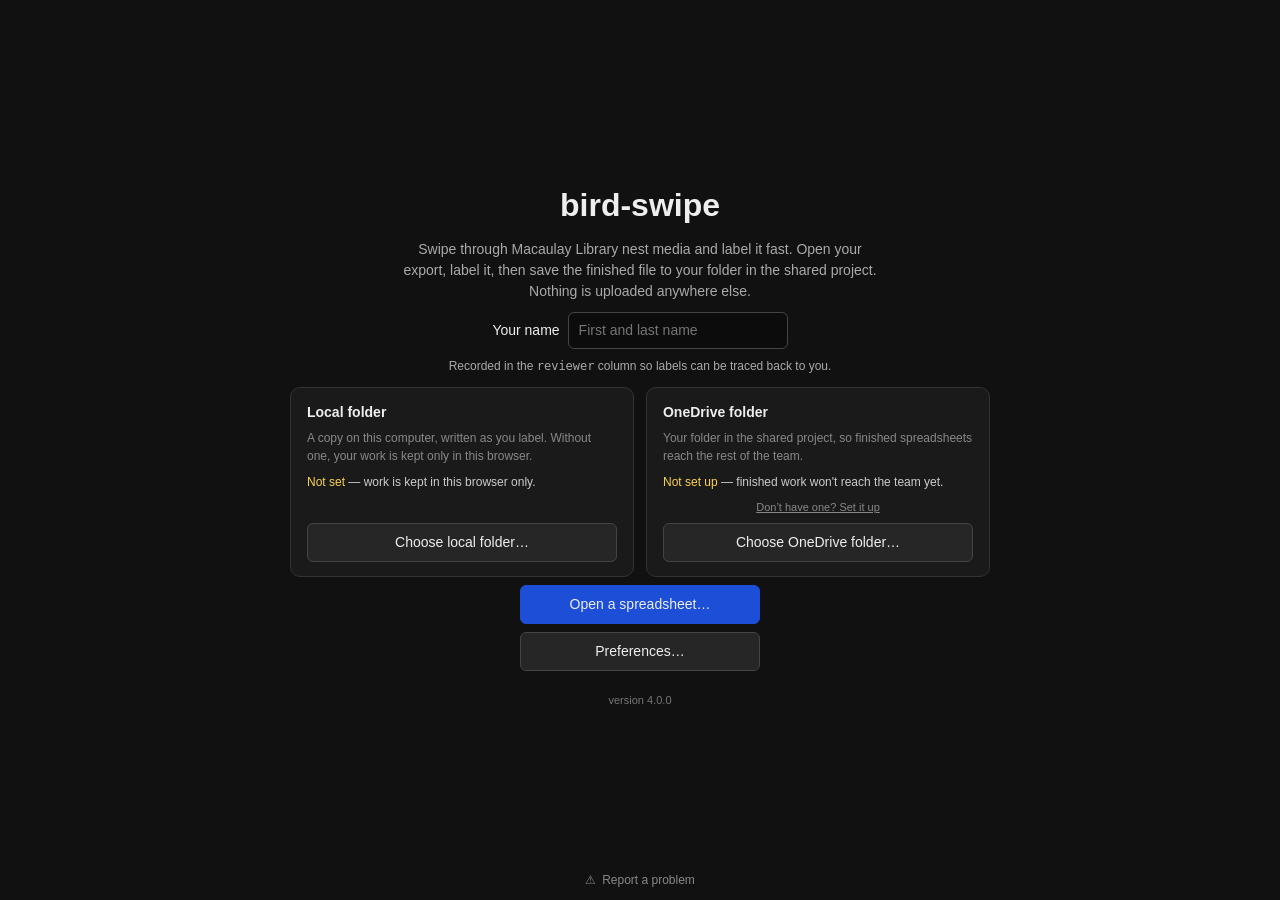
==== commit 83e2c47f: "Basic sorter: write a labels CSV with each photo's metadata Each sorted photo gets a row in bird-swi" ====
--- a/web/index.html
+++ b/web/index.html
@@ -79,7 +79,7 @@
          the bird-swipe flow: a separate tool, not part of labelling. -->
     <div id="basic-block" class="separate-tool" hidden>
       <p class="separate-caption">Separate tool — not part of bird-swipe</p>
-      <button id="basic-open">Sort a folder of images (basic)…</button>
+      <button id="basic-open">Basic…</button>
     </div>
 
     <div id="resume-block" hidden>
--- a/web/style.css
+++ b/web/style.css
@@ -410,6 +410,12 @@
   align-items: center;
   gap: 8px;
 }
+#basic-open {
+  background: var(--amber);
+  border-color: #a07c00;
+  color: #fff;
+}
+#basic-open:hover:not(:disabled) { background: #8f6d00; }
 .separate-caption {
   margin: 0;
   color: var(--muted);
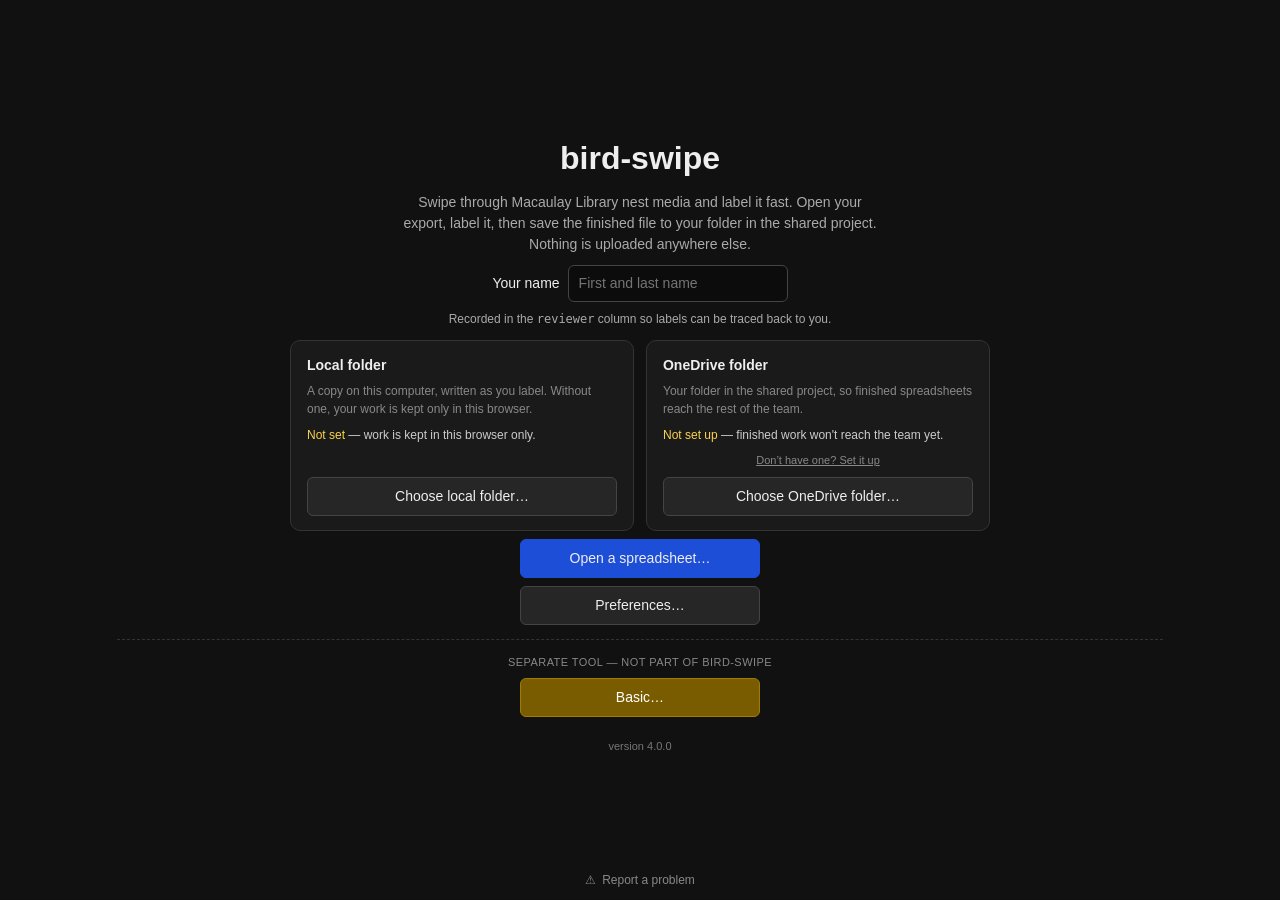
==== commit 92a80027: "Show the basic sorter button on the main site too It was dev-only while the tool was being tried out" ====
--- a/web/index.html
+++ b/web/index.html
@@ -75,8 +75,8 @@
       <button id="prefs-welcome">Preferences…</button>
     </div>
 
-    <!-- Dev preview only (app.js shows this block when IS_DEV). Kept apart from
-         the bird-swipe flow: a separate tool, not part of labelling. -->
+    <!-- Shown on every copy (app.js unhides it). Kept apart from the
+         bird-swipe flow: a separate tool, not part of labelling. -->
     <div id="basic-block" class="separate-tool" hidden>
       <p class="separate-caption">Separate tool — not part of bird-swipe</p>
       <button id="basic-open">Basic…</button>
